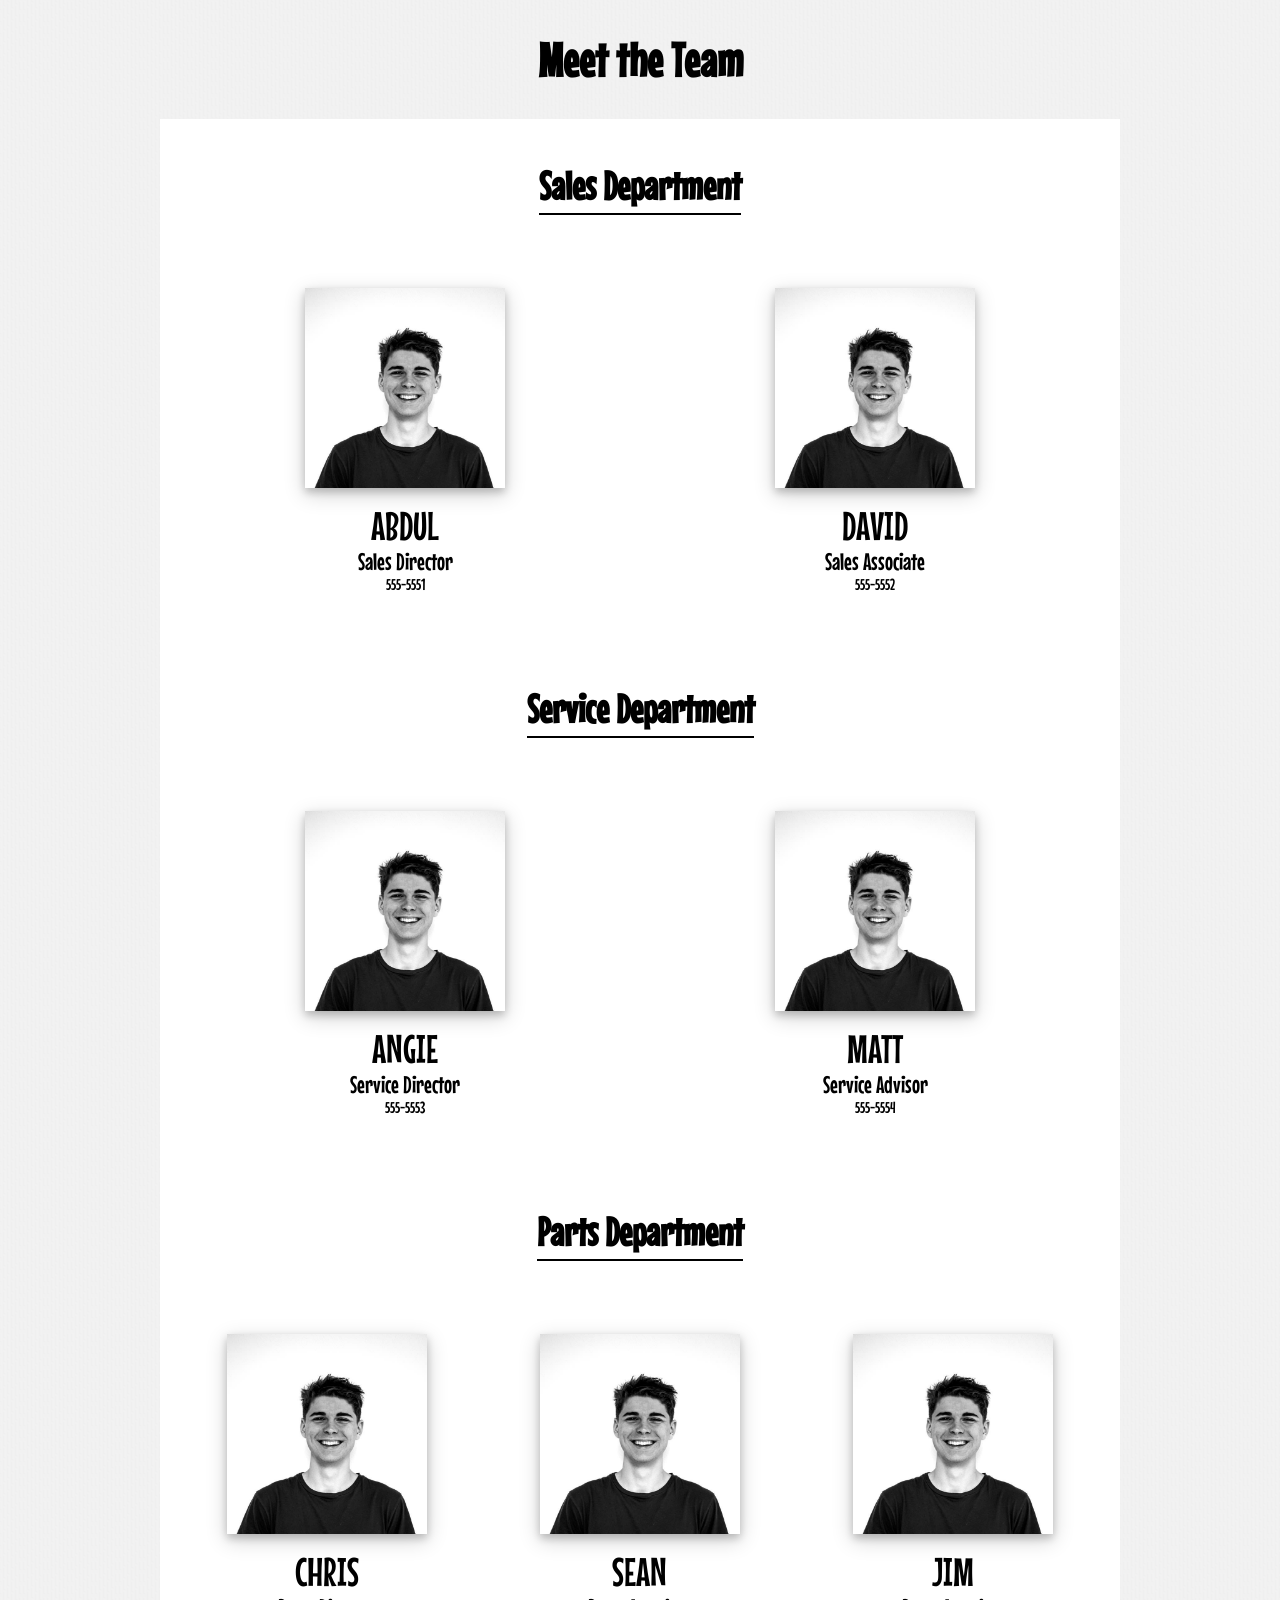
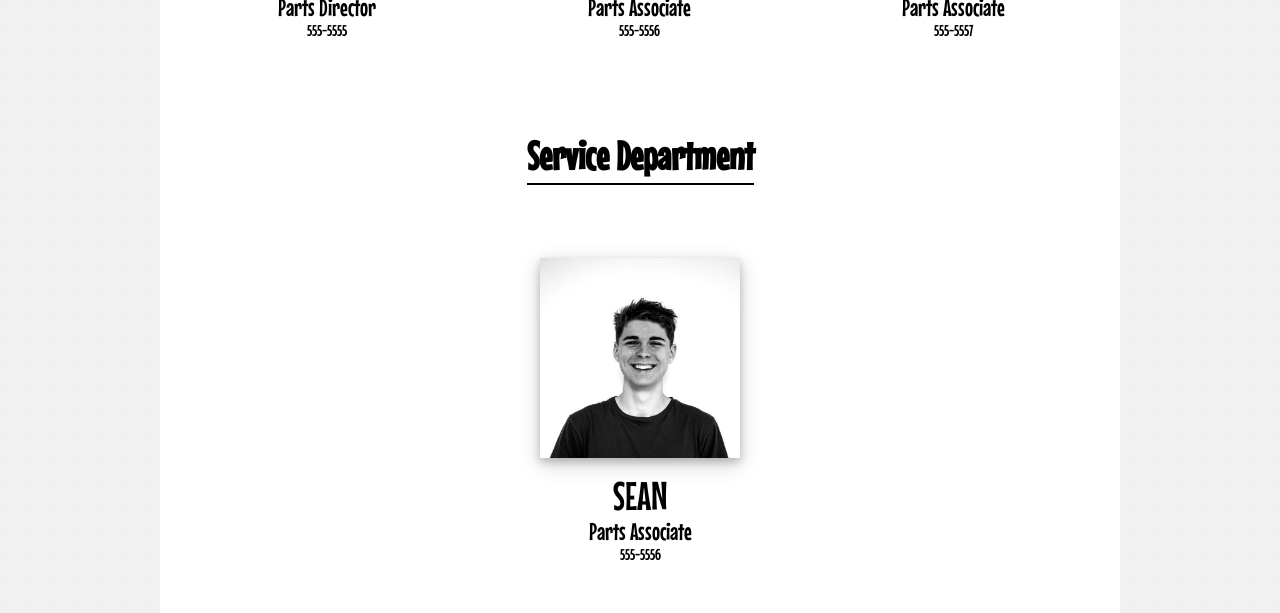
==== staff_page.html @ 2d761f24 "needs overlay" ====
<!DOCTYPE html>
<html lang="en">

<head>
    <meta charset="UTF-8">
    <meta name="viewport" content="width=device-width, initial-scale=1">
    <link rel="stylesheet" href="styles.css">
    <link href='https://fonts.googleapis.com/css?family=Mouse Memoirs' rel='stylesheet'>
    <title>Staff List</title>
</head>

<body>
    <!-- Meet the Team -->
    <div class="title">
        <h1>Meet the Team</h1>
    </div>

    <!-- Sales Department -->
    <div class="department-name">
        <div class="all-container">
            <h2>Sales Department</h2>
            <div class="pics">

                <div class="picalign2">
                    <img src="placeholder_1.jpg" alt="Abdul">
                    <div class="name">Abdul</div>
                    <div class="title">Sales Director</div>
                    <div class="telephone">
                        555-5551
                    </div>
                </div>

                <div class="picalign2">
                    <img src="placeholder_1.jpg" alt="David">
                    <div class="name">David</div>
                    <div class="title">Sales Associate</div>
                    <div class="telephone">
                        555-5552
                    </div>
                </div>
            </div>
        </div>
    </div>
    <!-- Service Department -->
    <div class="department-name">
        <div class="all-container">
            <h2>Service Department</h2>
            <div class="pics">

                <div class="picalign2">
                    <img src="placeholder_1.jpg" alt="Angie">
                    <div class="name">Angie</div>
                    <div class="title">Service Director</div>
                    <div class="telephone">
                        555-5553
                    </div>
                </div>

                <div class="picalign2">
                    <img src="placeholder_1.jpg" alt="Matt">
                    <div class="name">Matt</div>
                    <div class="title">Service Advisor</div>
                    <div class="telephone">
                        555-5554
                    </div>
                </div>
            </div>
        </div>
    </div>
    <!-- Parts Department -->
    <div class="department-name">
        <div class="all-container">
            <h2>Parts Department</h2>
            <div class="pics">

                <div class="picalign3">
                    <img src="placeholder_1.jpg" alt="Chris">
                    <div class="name">Chris</div>
                    <div class="title">Parts Director</div>
                    <div class="telephone">
                        555-5555
                    </div>
                </div>

                <div class="picalign3">
                    <img src="placeholder_1.jpg" alt="Sean">
                    <div class="name">Sean</div>
                    <div class="title">Parts Associate</div>
                    <div class="telephone">
                        555-5556
                    </div>
                </div>

                <div class="picalign3">
                    <img src="placeholder_1.jpg" alt="Jim">
                    <div class="name">Jim</div>
                    <div class="title">Parts Associate</div>
                    <div class="telephone">
                        555-5557
                    </div>
                </div>
            </div>
        </div>
    </div>
    <!-- Finance Department -->
    <div class="department-name">
        <div class="all-container">
            <h2>Service Department</h2>
            <div class="pics">

                <div class="picalign1">
                    <img src="placeholder_1.jpg" alt="Sean">
                    <div class="name">Sean</div>
                    <div class="title">Parts Associate</div>
                    <div class="telephone">
                        555-5556
                    </div>
                </div>

            </div>
        </div>
    </div>


</body>

</html>
---- styles.css ----
body{
    font-family: 'Mouse Memoirs';
    margin: 0;
    padding: 0;
    background-image: url(satinweave.png);
  }
  .title {
      text-align: center;
      
  }
  .all-container{
    max-width: 1200px;
    margin: auto;
    padding: 10px;
    color: black;
    overflow: hidden;
  }
  .department-name{
      width: 960px;
      margin: auto;
    background: white;
    text-align: center;
  }
  .department-name h2{
    font-size: 40px;
    display: inline-block;
    border-bottom: 2px solid;
    padding-bottom: 5px;
  }
  /* Picture Alignment  */
  .picalign2{
    float: left;
    width: calc(100% / 2);
    padding: 40px 0;
    transition: 0.4s;
  }

  .picalign2 img{
    width: 200px;
    height: 200px;
    box-shadow: 0 4px 8px 0 rgba(0, 0, 0, 0.2), 0 6px 20px 0 rgba(0, 0, 0, 0.19);
  }

  .picalign3{
    float: left;
    width: calc(100% / 3);
    padding: 40px 0;
    transition: 0.4s;
  }

  .picalign3 img{
    width: 200px;
    height: 200px;
    box-shadow: 0 4px 8px 0 rgba(0, 0, 0, 0.2), 0 6px 20px 0 rgba(0, 0, 0, 0.19);
  }

  .picalign1{
    float: left;
    width: calc(100% / 1);
    padding: 40px 0;
    transition: 0.4s;
  }

  .picalign1 img{
    width: 200px;
    height: 200px;
    box-shadow: 0 4px 8px 0 rgba(0, 0, 0, 0.2), 0 6px 20px 0 rgba(0, 0, 0, 0.19);
  }
 
  .name{
      font-size: 40px;
    margin-top: 12px;
    text-transform: uppercase;
  }
  .title{
    font-size: 24px;
    color: black;
  }
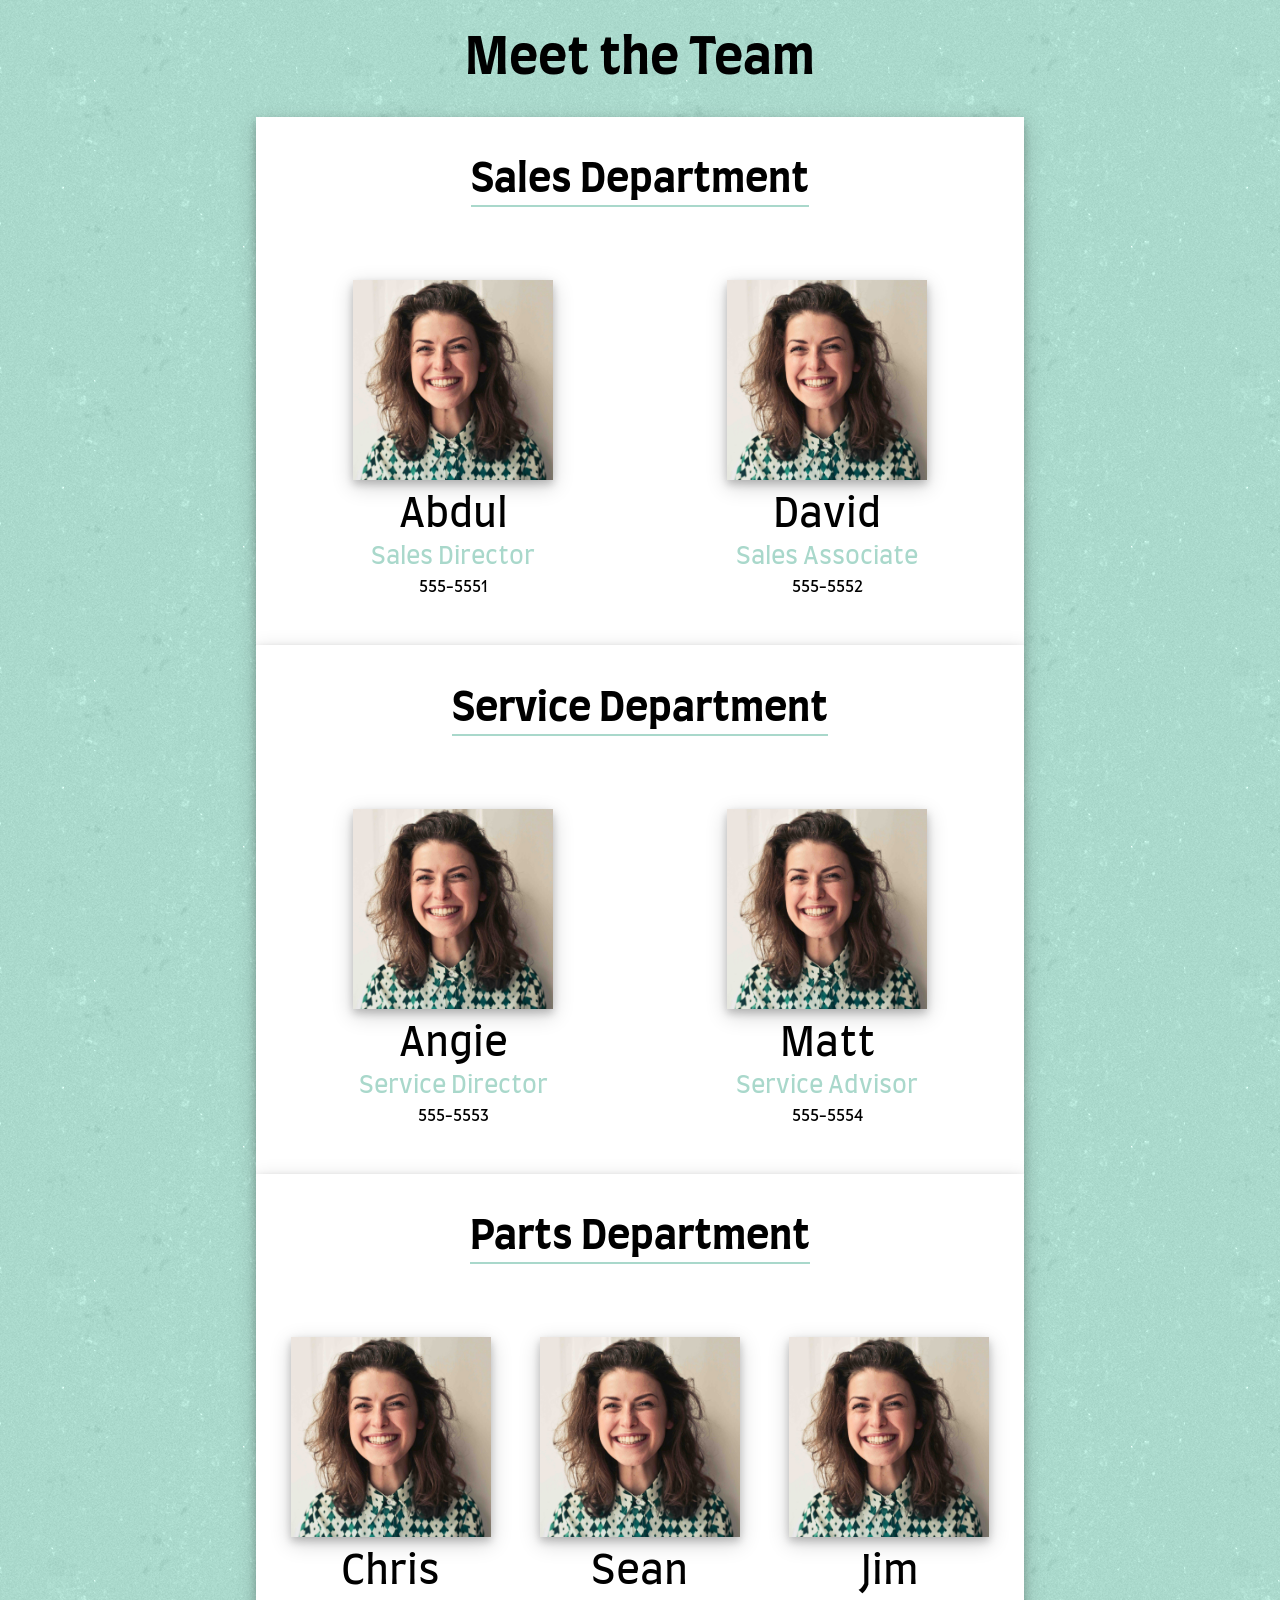
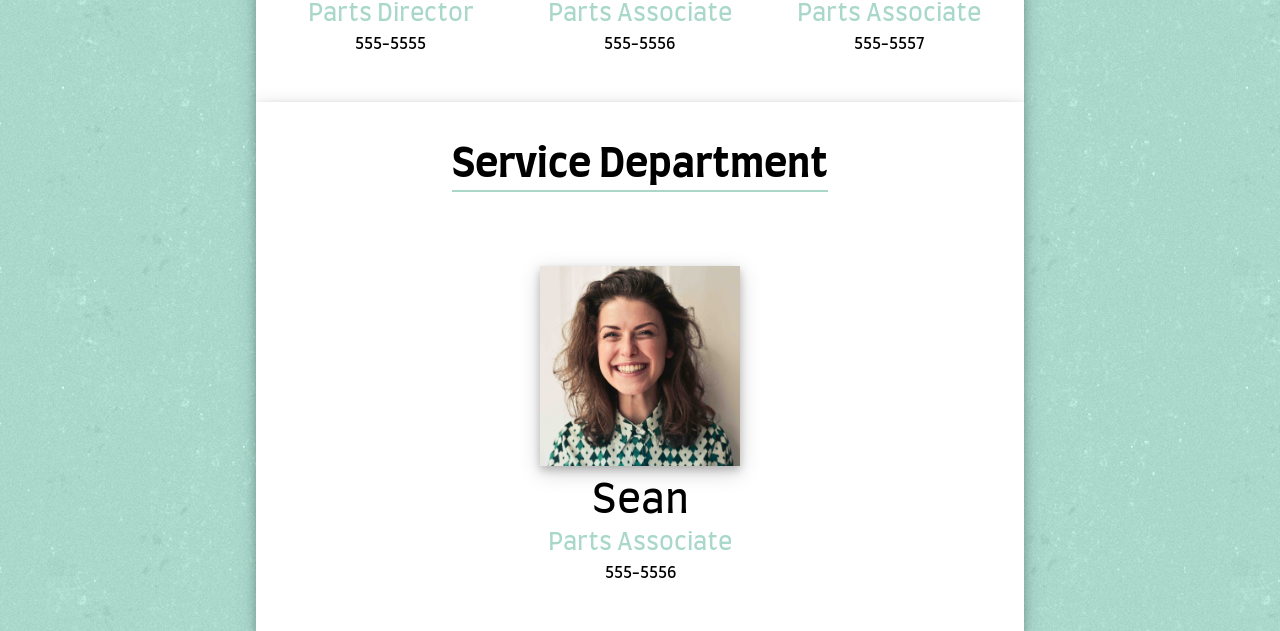
==== commit d45c11d6: "still needs overlay" ====
--- a/staff_page.html
+++ b/staff_page.html
@@ -5,15 +5,14 @@
     <meta charset="UTF-8">
     <meta name="viewport" content="width=device-width, initial-scale=1">
     <link rel="stylesheet" href="styles.css">
-    <link href='https://fonts.googleapis.com/css?family=Mouse Memoirs' rel='stylesheet'>
+    <link href='https://fonts.googleapis.com/css?family=Farro' rel='stylesheet'>
     <title>Staff List</title>
 </head>
 
 <body>
     <!-- Meet the Team -->
-    <div class="title">
-        <h1>Meet the Team</h1>
-    </div>
+    <h1>Meet the Team</h1>
+
 
     <!-- Sales Department -->
     <div class="department-name">
--- a/styles.css
+++ b/styles.css
@@ -1,12 +1,13 @@
 body{
-    font-family: 'Mouse Memoirs';
-    margin: 0;
-    padding: 0;
-    background-image: url(satinweave.png);
+  font-family: 'Farro';
+  margin: 0;
+   padding: 0;
+   background-image: url(satinweave.png);
   }
-  .title {
-      text-align: center;
-      
+  h1 {
+    text-align: center;
+    color: black;
+    font-size:50px;
   }
   .all-container{
     max-width: 1200px;
@@ -16,23 +17,24 @@
     overflow: hidden;
   }
   .department-name{
-      width: 960px;
-      margin: auto;
+    width: 60%;
+    margin: auto;
     background: white;
     text-align: center;
+    box-shadow: 0 4px 8px 0 rgba(0, 0, 0, 0.2), 0 6px 20px 0 rgba(0, 0, 0, 0.19);
   }
   .department-name h2{
     font-size: 40px;
     display: inline-block;
     border-bottom: 2px solid;
     padding-bottom: 5px;
+    border-color: #a9d8cb;
   }
   /* Picture Alignment  */
   .picalign2{
     float: left;
     width: calc(100% / 2);
     padding: 40px 0;
-    transition: 0.4s;
   }
 
   .picalign2 img{
@@ -45,7 +47,6 @@
     float: left;
     width: calc(100% / 3);
     padding: 40px 0;
-    transition: 0.4s;
   }
 
   .picalign3 img{
@@ -58,7 +59,6 @@
     float: left;
     width: calc(100% / 1);
     padding: 40px 0;
-    transition: 0.4s;
   }
 
   .picalign1 img{
@@ -66,18 +66,14 @@
     height: 200px;
     box-shadow: 0 4px 8px 0 rgba(0, 0, 0, 0.2), 0 6px 20px 0 rgba(0, 0, 0, 0.19);
   }
- 
+
   .name{
-      font-size: 40px;
+    font-size: 40px;
     margin-top: 12px;
-    text-transform: uppercase;
   }
   .title{
     font-size: 24px;
-    color: black;
+    color: #a9d8cb;
+    padding: 10px;
   }
 
-
-  
-
-  
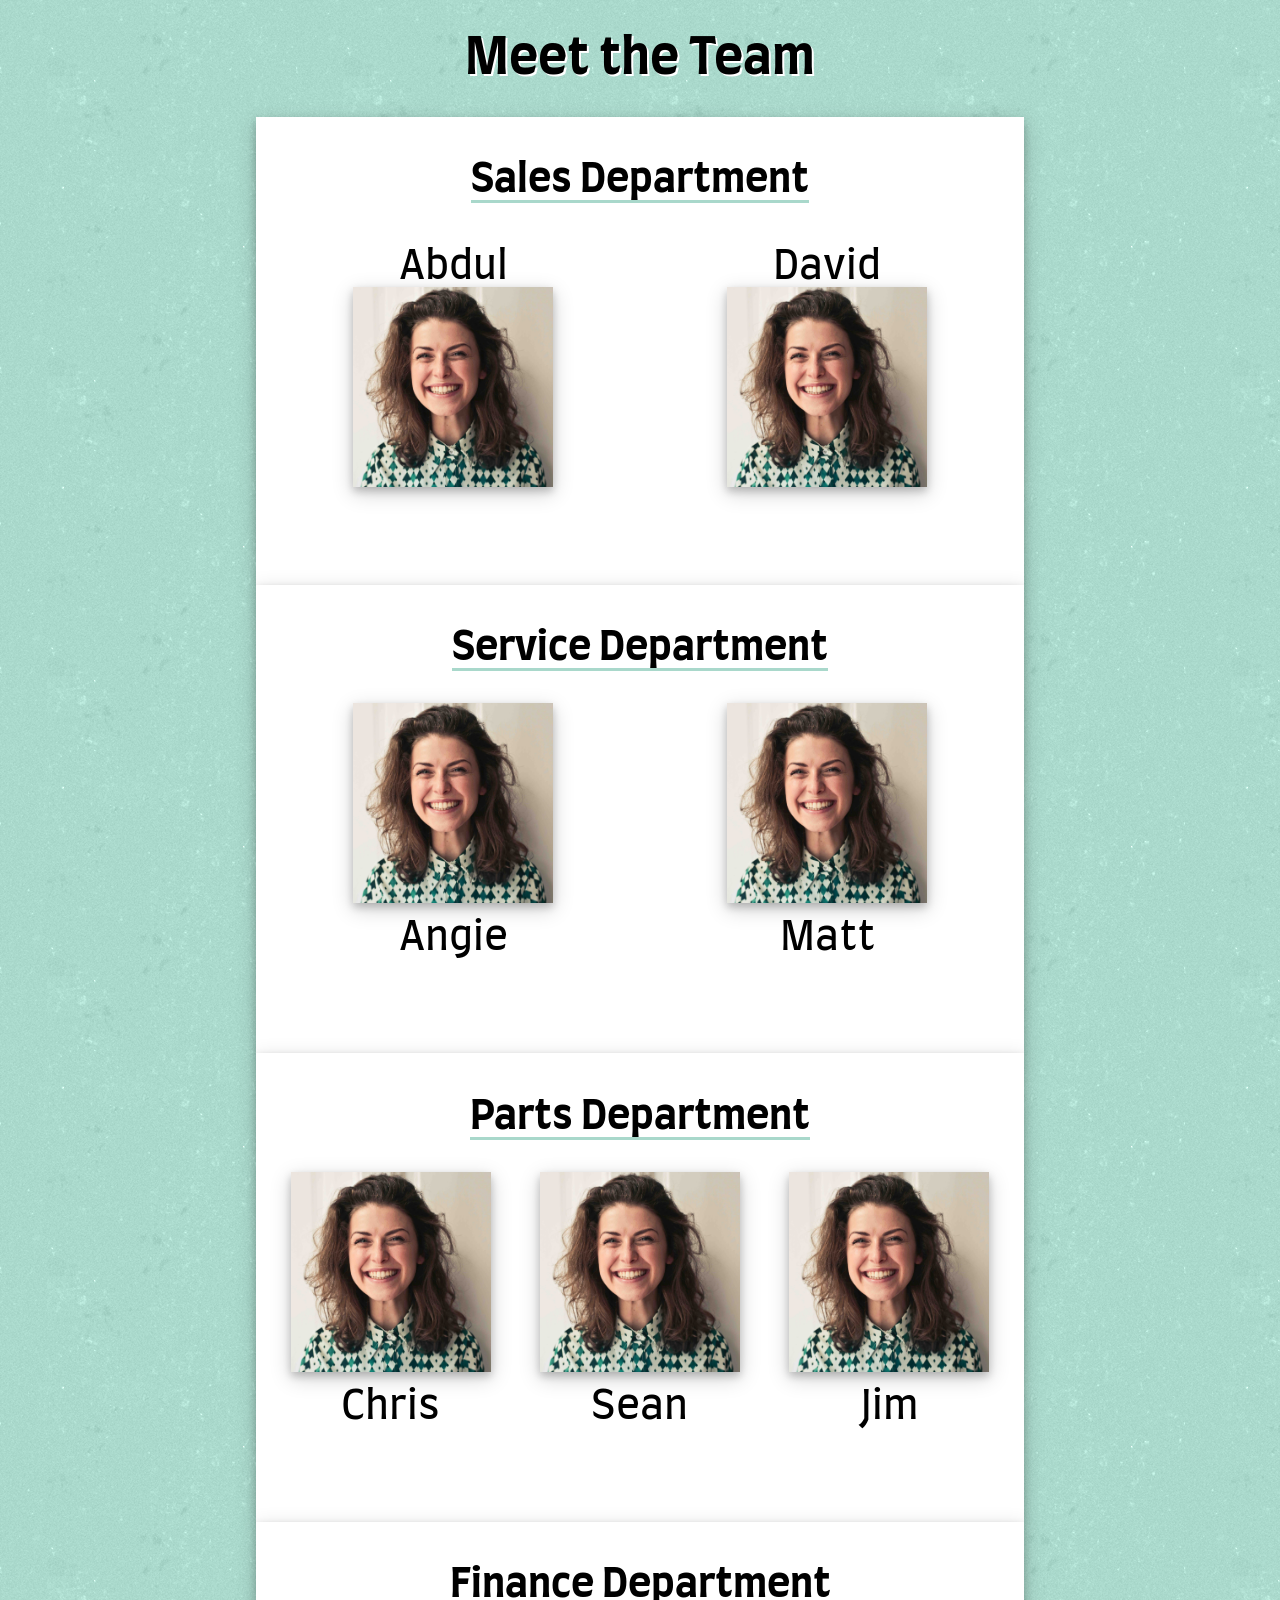
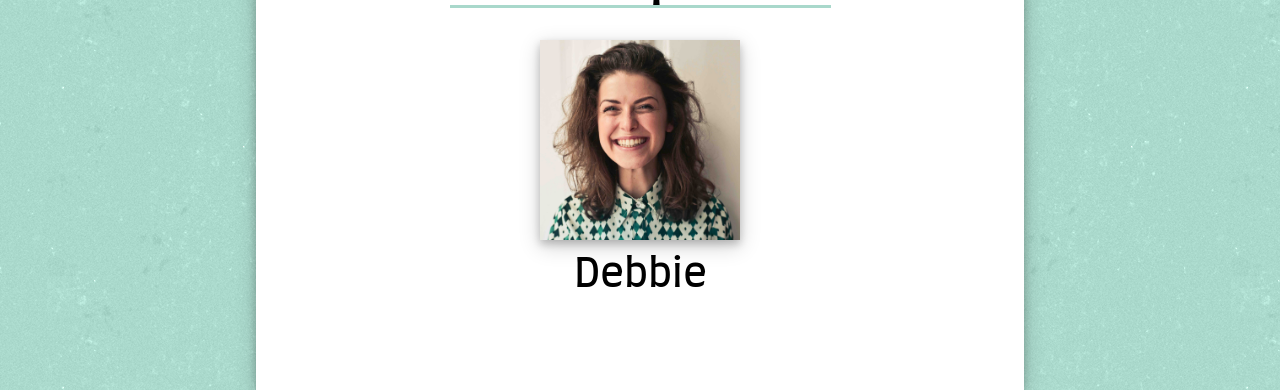
==== commit ae9b26dc: "overlay still needs fixing" ====
--- a/staff_page.html
+++ b/staff_page.html
@@ -20,23 +20,17 @@
             <h2>Sales Department</h2>
             <div class="pics">
 
-                <div class="picalign2">
+
+                <div class="picalign2" id="abdul">
+                    <div class="name">Abdul</div>
                     <img src="placeholder_1.jpg" alt="Abdul">
-                    <div class="name">Abdul</div>
-                    <div class="title">Sales Director</div>
-                    <div class="telephone">
-                        555-5551
-                    </div>
                 </div>
 
-                <div class="picalign2">
+                <div class="picalign2" id="david">
+                    <div class="name">David</div>
                     <img src="placeholder_1.jpg" alt="David">
-                    <div class="name">David</div>
-                    <div class="title">Sales Associate</div>
-                    <div class="telephone">
-                        555-5552
-                    </div>
                 </div>
+
             </div>
         </div>
     </div>
@@ -46,23 +40,16 @@
             <h2>Service Department</h2>
             <div class="pics">
 
-                <div class="picalign2">
+                <div class="picalign2" id="angie">
                     <img src="placeholder_1.jpg" alt="Angie">
                     <div class="name">Angie</div>
-                    <div class="title">Service Director</div>
-                    <div class="telephone">
-                        555-5553
-                    </div>
                 </div>
 
-                <div class="picalign2">
+                <div class="picalign2" id="matt">
                     <img src="placeholder_1.jpg" alt="Matt">
                     <div class="name">Matt</div>
-                    <div class="title">Service Advisor</div>
-                    <div class="telephone">
-                        555-5554
-                    </div>
                 </div>
+
             </div>
         </div>
     </div>
@@ -72,48 +59,33 @@
             <h2>Parts Department</h2>
             <div class="pics">
 
-                <div class="picalign3">
+                <div class="picalign3" id="chris">
                     <img src="placeholder_1.jpg" alt="Chris">
                     <div class="name">Chris</div>
-                    <div class="title">Parts Director</div>
-                    <div class="telephone">
-                        555-5555
-                    </div>
                 </div>
 
-                <div class="picalign3">
+                <div class="picalign3" id="sean">
                     <img src="placeholder_1.jpg" alt="Sean">
                     <div class="name">Sean</div>
-                    <div class="title">Parts Associate</div>
-                    <div class="telephone">
-                        555-5556
-                    </div>
                 </div>
 
-                <div class="picalign3">
+                <div class="picalign3" id="jim">
                     <img src="placeholder_1.jpg" alt="Jim">
                     <div class="name">Jim</div>
-                    <div class="title">Parts Associate</div>
-                    <div class="telephone">
-                        555-5557
-                    </div>
                 </div>
+
             </div>
         </div>
     </div>
     <!-- Finance Department -->
     <div class="department-name">
         <div class="all-container">
-            <h2>Service Department</h2>
+            <h2>Finance Department</h2>
             <div class="pics">
 
-                <div class="picalign1">
-                    <img src="placeholder_1.jpg" alt="Sean">
-                    <div class="name">Sean</div>
-                    <div class="title">Parts Associate</div>
-                    <div class="telephone">
-                        555-5556
-                    </div>
+                <div class="picalign1" id="debbie">
+                    <img src="placeholder_1.jpg" alt="Debbie">
+                    <div class="name">Debbie</div>
                 </div>
 
             </div>
--- a/styles.css
+++ b/styles.css
@@ -8,6 +8,7 @@
     text-align: center;
     color: black;
     font-size:50px;
+    text-shadow: 2px 2px white;
   }
   .all-container{
     max-width: 1200px;
@@ -22,12 +23,13 @@
     background: white;
     text-align: center;
     box-shadow: 0 4px 8px 0 rgba(0, 0, 0, 0.2), 0 6px 20px 0 rgba(0, 0, 0, 0.19);
+    padding-bottom: 45px;
   }
   .department-name h2{
     font-size: 40px;
     display: inline-block;
-    border-bottom: 2px solid;
-    padding-bottom: 5px;
+    border-bottom: 3px solid;
+    margin-bottom: -20px;
     border-color: #a9d8cb;
   }
   /* Picture Alignment  */
@@ -71,9 +73,104 @@
     font-size: 40px;
     margin-top: 12px;
   }
-  .title{
-    font-size: 24px;
-    color: #a9d8cb;
-    padding: 10px;
-  }
 
+/* Overlays */
+#abdul:hover::before{
+    content: 'Sales Director * 555-5551';
+    position: relative;
+    bottom: -300px;
+    color: black;
+    font-size: 20px;
+    text-align: center;
+    border-top: 3px solid;
+    border-color: #a9d8cb;
+    padding-top: 10px;
+    text-align: center;
+}
+
+#david:hover::before{
+  content: 'Sales Associate * 555-5552';
+  position: relative;
+  bottom: -285px;
+  color: black;
+  font-size: 20px;
+  text-align: center;
+  border-top: 3px solid;
+  border-color: #a9d8cb;
+  padding-top: 10px;
+}
+
+#angie:hover::before{
+  content: 'Service Director * 555-5553';
+  position: relative;
+  bottom: -285px;
+  color: black;
+  font-size: 20px;
+  text-align: center;
+  border-top: 3px solid;
+  border-color: #a9d8cb;
+  padding-top: 10px;
+}
+
+#matt:hover::before{
+  content: 'Service Advisor * 555-5554';
+  position: relative;
+  bottom: -285px;
+  color: black;
+  font-size: 20px;
+  text-align: center;
+  border-top: 3px solid;
+  border-color: #a9d8cb;
+  padding-top: 10px;
+}
+
+#chris:hover::before{
+  content: 'Parts Director * 555-5555';
+  position: relative;
+  bottom: -285px;
+  color: black;
+  font-size: 20px;
+  text-align: center;
+  border-top: 3px solid;
+  border-color: #a9d8cb;
+  padding-top: 10px;
+}
+
+#sean:hover::before{
+  content: 'Parts Associate * 555-5556';
+  position: relative;
+  bottom: -285px;
+  color: black;
+  font-size: 20px;
+  text-align: center;
+  border-top: 3px solid;
+  border-color: #a9d8cb;
+  padding-top: 10px;
+}
+
+#jim:hover::before{
+  content: 'Parts Associate * 555-5557';
+  position: relative;
+  bottom: -285px;
+  color: black;
+  font-size: 20px;
+  text-align: center;
+  border-top: 3px solid;
+  border-color: #a9d8cb;
+  padding-top: 10px;
+}
+
+#debbie:hover::before{
+  content: 'Finance Director * 555-5558';
+  position: relative;
+  bottom: -285px;
+  color: black;
+  font-size: 20px;
+  text-align: center;
+  border-top: 3px solid;
+  border-color: #a9d8cb;
+  padding-top: 10px;
+}
+
+
+
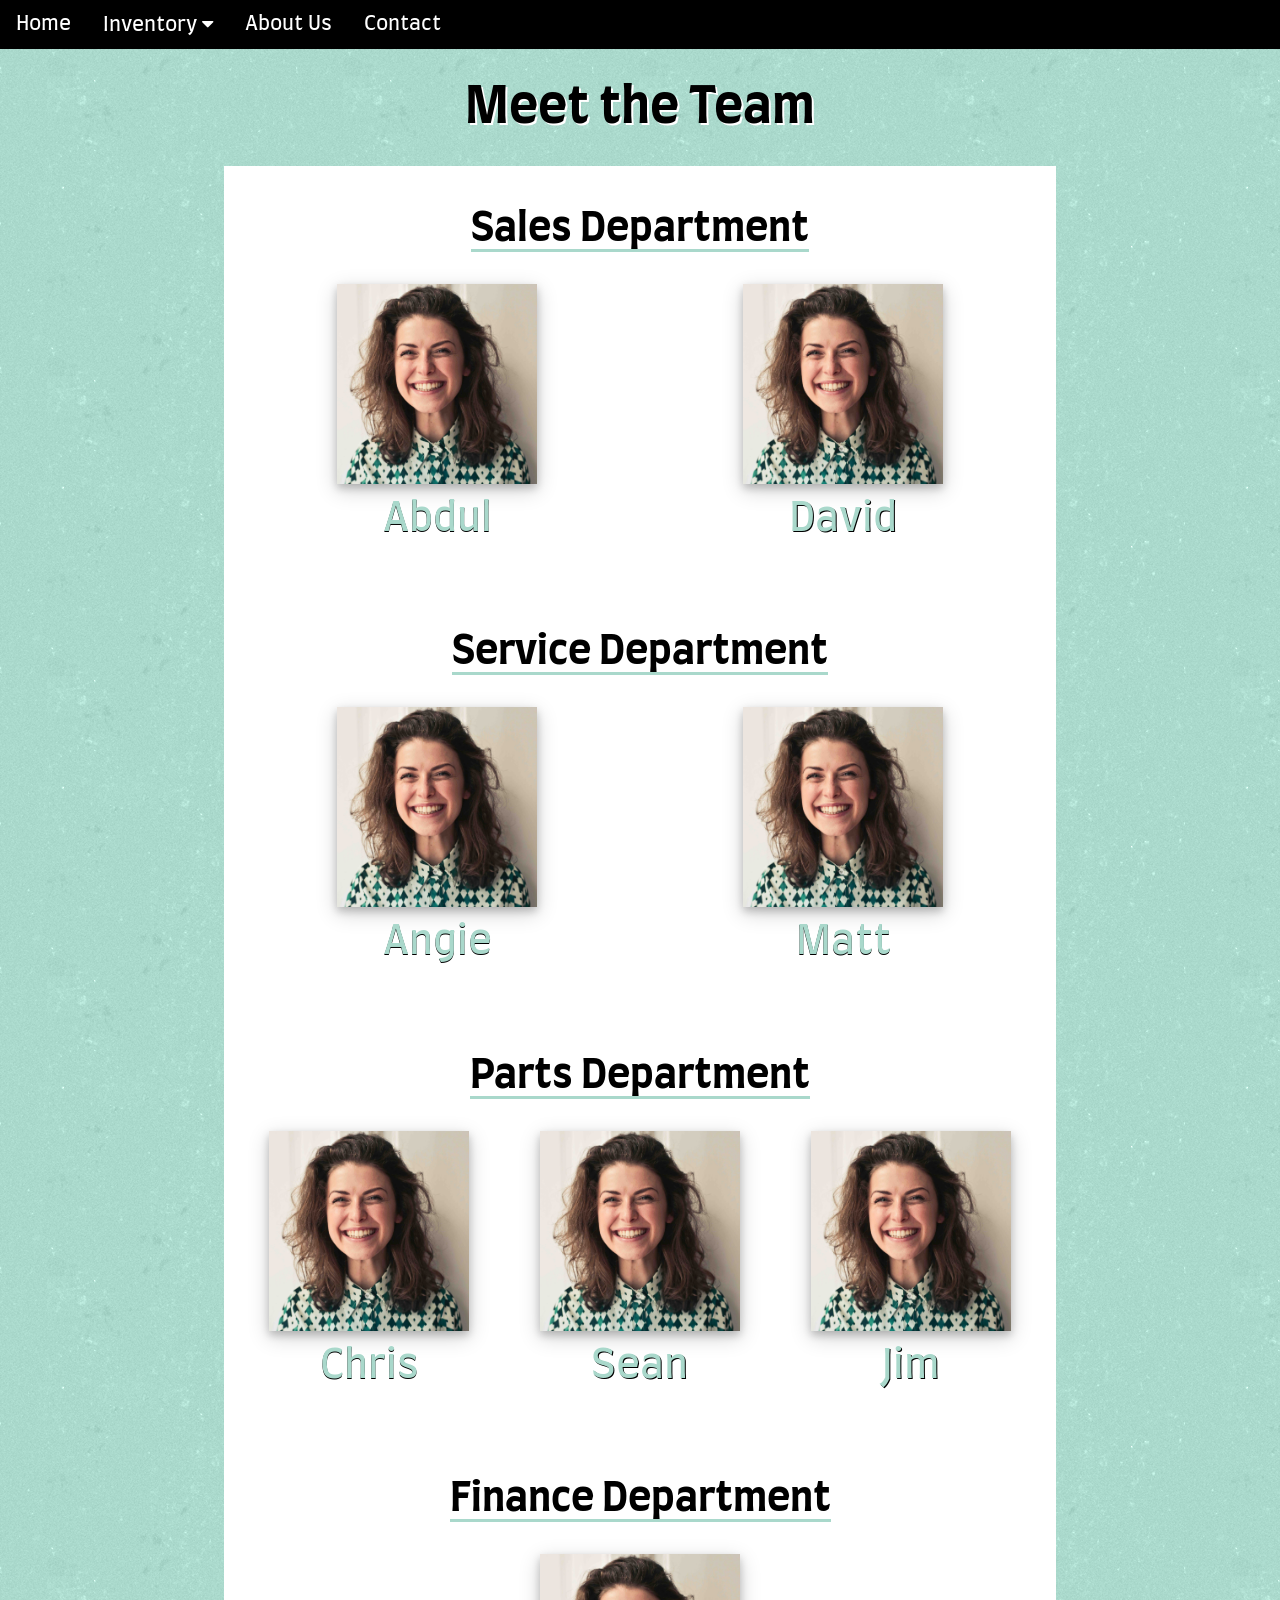
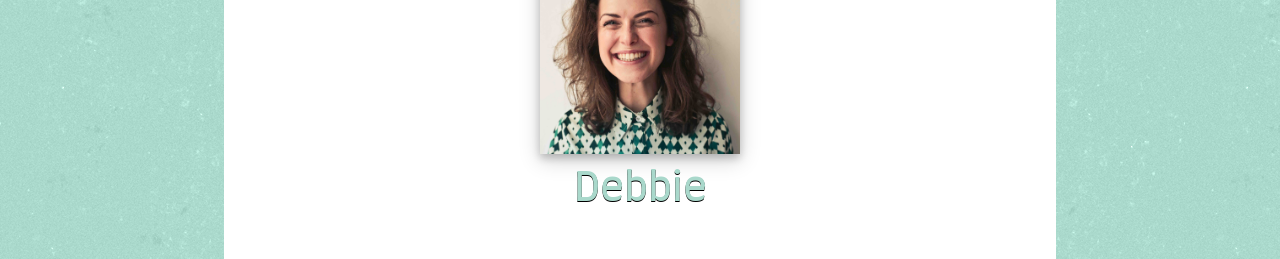
==== commit 4fe69072: "finished" ====
--- a/staff_page.html
+++ b/staff_page.html
@@ -4,12 +4,39 @@
 <head>
     <meta charset="UTF-8">
     <meta name="viewport" content="width=device-width, initial-scale=1">
+    <!-- CSS -->
     <link rel="stylesheet" href="styles.css">
+    <!-- Google Fonts -->
     <link href='https://fonts.googleapis.com/css?family=Farro' rel='stylesheet'>
+    <!-- Icons -->
+    <link rel="stylesheet" href="https://cdnjs.cloudflare.com/ajax/libs/font-awesome/4.7.0/css/font-awesome.min.css">
     <title>Staff List</title>
 </head>
 
 <body>
+    <!-- Navbar -->
+    <div class="navbar">
+        <a href="#home">Home</a>
+
+        <div class="dropdown">
+            <button class="dropbtn" onclick="dropdown()">Inventory
+                <i class="fa fa-caret-down"></i>
+            </button>
+            <div class="dropdown-content" id="inventory">
+                <a href="#">New</a>
+                <a href="#">Used</a>
+                <a href="#">Cars</a>
+                <a href="#">Trucks</a>
+                <a href="#">SUVs</a>
+            </div>
+        </div>
+
+        <a href="#news">About Us</a>
+
+        <a href="#news">Contact</a>
+
+    </div>
+
     <!-- Meet the Team -->
     <h1>Meet the Team</h1>
 
@@ -22,13 +49,13 @@
 
 
                 <div class="picalign2" id="abdul">
+                    <img src="placeholder_1.jpg" alt="Abdul">
                     <div class="name">Abdul</div>
-                    <img src="placeholder_1.jpg" alt="Abdul">
                 </div>
 
                 <div class="picalign2" id="david">
+                    <img src="placeholder_1.jpg" alt="David">
                     <div class="name">David</div>
-                    <img src="placeholder_1.jpg" alt="David">
                 </div>
 
             </div>
@@ -83,16 +110,22 @@
             <h2>Finance Department</h2>
             <div class="pics">
 
+
+
                 <div class="picalign1" id="debbie">
                     <img src="placeholder_1.jpg" alt="Debbie">
                     <div class="name">Debbie</div>
                 </div>
 
+
+
             </div>
         </div>
     </div>
-
-
+    <!-- JS and JQuery -->
+    <script src="https://code.jquery.com/jquery-3.4.1.min.js"
+        integrity="sha256-CSXorXvZcTkaix6Yvo6HppcZGetbYMGWSFlBw8HfCJo=" crossorigin="anonymous"></script>
+    <script src="app.js"></script>
 </body>
 
 </html>
--- a/styles.css
+++ b/styles.css
@@ -1,8 +1,12 @@
+/* ************************************************************************* */
+/* CSS for Staff */
+/* ************************************************************************* */
 body{
   font-family: 'Farro';
   margin: 0;
    padding: 0;
    background-image: url(satinweave.png);
+   height: 100%;
   }
   h1 {
     text-align: center;
@@ -18,12 +22,11 @@
     overflow: hidden;
   }
   .department-name{
-    width: 60%;
+    width: 65%;
     margin: auto;
     background: white;
     text-align: center;
-    box-shadow: 0 4px 8px 0 rgba(0, 0, 0, 0.2), 0 6px 20px 0 rgba(0, 0, 0, 0.19);
-    padding-bottom: 45px;
+    height: 90%;
   }
   .department-name h2{
     font-size: 40px;
@@ -72,105 +75,136 @@
   .name{
     font-size: 40px;
     margin-top: 12px;
+    color:  #a9d8cb;
+    text-shadow: .5px .5px black;
   }
 
 /* Overlays */
-#abdul:hover::before{
-    content: 'Sales Director * 555-5551';
+#abdul:hover::after{
+    content: "Sales Director | 555-5551";
     position: relative;
-    bottom: -300px;
     color: black;
     font-size: 20px;
     text-align: center;
-    border-top: 3px solid;
-    border-color: #a9d8cb;
-    padding-top: 10px;
-    text-align: center;
-}
-
-#david:hover::before{
-  content: 'Sales Associate * 555-5552';
-  position: relative;
-  bottom: -285px;
-  color: black;
-  font-size: 20px;
-  text-align: center;
-  border-top: 3px solid;
-  border-color: #a9d8cb;
-  padding-top: 10px;
-}
-
-#angie:hover::before{
-  content: 'Service Director * 555-5553';
-  position: relative;
-  bottom: -285px;
-  color: black;
-  font-size: 20px;
-  text-align: center;
-  border-top: 3px solid;
-  border-color: #a9d8cb;
-  padding-top: 10px;
-}
-
-#matt:hover::before{
-  content: 'Service Advisor * 555-5554';
-  position: relative;
-  bottom: -285px;
-  color: black;
-  font-size: 20px;
-  text-align: center;
-  border-top: 3px solid;
-  border-color: #a9d8cb;
-  padding-top: 10px;
-}
-
-#chris:hover::before{
-  content: 'Parts Director * 555-5555';
-  position: relative;
-  bottom: -285px;
-  color: black;
-  font-size: 20px;
-  text-align: center;
-  border-top: 3px solid;
-  border-color: #a9d8cb;
-  padding-top: 10px;
-}
-
-#sean:hover::before{
-  content: 'Parts Associate * 555-5556';
-  position: relative;
-  bottom: -285px;
-  color: black;
-  font-size: 20px;
-  text-align: center;
-  border-top: 3px solid;
-  border-color: #a9d8cb;
-  padding-top: 10px;
-}
-
-#jim:hover::before{
-  content: 'Parts Associate * 555-5557';
-  position: relative;
-  bottom: -285px;
-  color: black;
-  font-size: 20px;
-  text-align: center;
-  border-top: 3px solid;
-  border-color: #a9d8cb;
-  padding-top: 10px;
-}
-
-#debbie:hover::before{
-  content: 'Finance Director * 555-5558';
-  position: relative;
-  bottom: -285px;
-  color: black;
-  font-size: 20px;
-  text-align: center;
-  border-top: 3px solid;
-  border-color: #a9d8cb;
-  padding-top: 10px;
-}
-
-
-
+}
+
+#david:hover::after{
+  content: 'Sales Associate | 555-5552';
+  position: relative;
+  color: black;
+  font-size: 20px;
+  text-align: center;
+}
+
+#angie:hover::after{
+  content: 'Service Director | 555-5553';
+  position: relative;
+  color: black;
+  font-size: 20px;
+  text-align: center;
+}
+
+#matt:hover::after{
+  content: 'Service Advisor | 555-5554';
+  position: relative;
+  color: black;
+  font-size: 20px;
+  text-align: center;
+}
+
+#chris:hover::after{
+  content: 'Parts Director | 555-5555';
+  position: relative;
+  color: black;
+  font-size: 20px;
+  text-align: center;
+}
+
+#sean:hover::after{
+  content: 'Parts Associate | 555-5556';
+  position: relative;
+  color: black;
+  font-size: 20px;
+  text-align: center;
+}
+
+#jim:hover::after{
+  content: 'Parts Associate | 555-5557';
+  position: relative;
+  color: black;
+  font-size: 20px;
+  text-align: center;
+}
+
+#debbie:hover:after{
+  content: 'Finance Director | 555-5558';
+  position: relative;
+  color: black;
+  font-size: 20px;
+  text-align: center;
+  
+}
+
+/* ************************************************************************* */
+/* CSS for Navigation */
+/* ************************************************************************* */
+.navbar {
+  overflow: hidden;
+  background-color: black;
+  font-family: 'Farro';
+}
+
+.navbar a {
+  float: left;
+  font-size: 20px;
+  color: white;
+  text-align: center;
+  padding: 14px 16px;
+  text-decoration: none;
+}
+
+.dropdown {
+  float: left;
+  overflow: hidden;
+}
+
+.dropdown .dropbtn {
+  cursor: pointer;
+  font-size: 20px;  
+  border: none;
+  outline: none;
+  color: white;
+  padding: 14px 16px;
+  background-color: inherit;
+  font-family: inherit;
+  margin: 0;
+}
+
+.navbar a:hover, .dropdown:hover .dropbtn, .dropbtn:focus {
+  background-color:  #a9d8cb;
+}
+
+.dropdown-content {
+  display: none;
+  position: absolute;
+  background-color: #f9f9f9;
+  min-width: 160px;
+  box-shadow: 0px 8px 16px 0px rgba(0,0,0,0.2);
+  z-index: 1;
+}
+
+.dropdown-content a {
+  float: none;
+  color: black;
+  padding: 12px 16px;
+  display: block;
+  text-align: left;
+}
+
+.dropdown-content a:hover {
+  background-color: #ddd;
+}
+
+.show {
+  display: block;
+}
